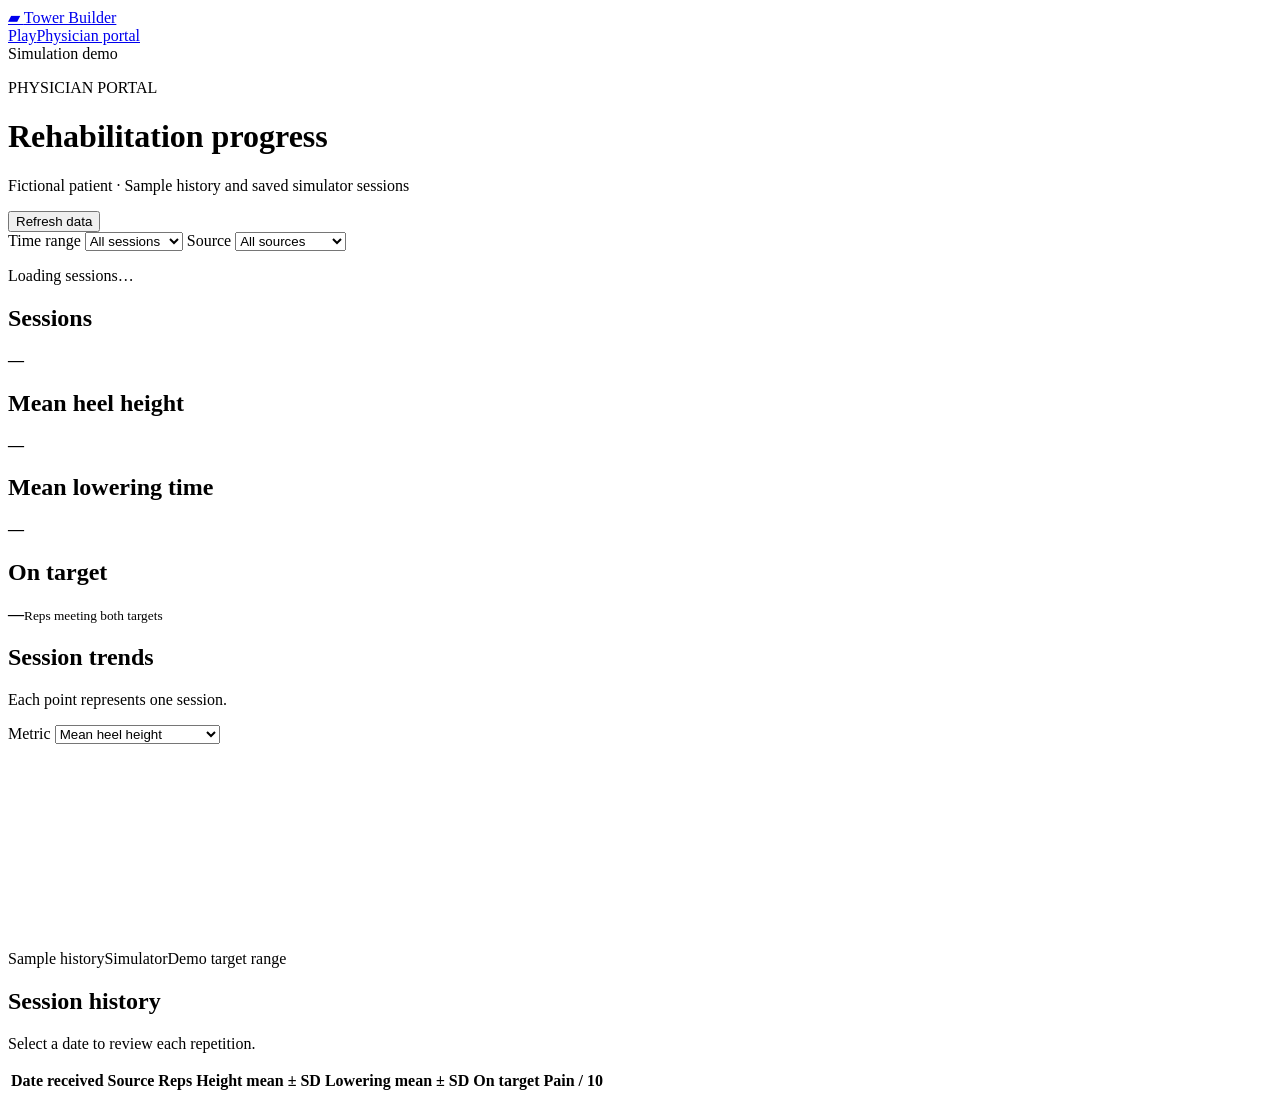
==== static/physician.html @ 0b87dc3c "game" ====
﻿<!doctype html>
<html lang="en">
<head>
<meta charset="utf-8">
<meta name="viewport" content="width=device-width, initial-scale=1">
<title>Physician portal | Tower Builder</title>
<link rel="stylesheet" href="/style.css">
<script src="/portal.js" defer></script>
</head>
<body class="portal-page">
<header class="nav"><a class="brand" href="/">▰ <span>Tower Builder</span></a><nav aria-label="Main"><a href="/">Play</a><a aria-current="page" href="/physician">Physician portal</a></nav><span class="demo">Simulation demo</span></header>
<main class="portal-shell">
<div class="portal-title"><div><p class="eyebrow">PHYSICIAN PORTAL</p><h1>Rehabilitation progress</h1><p>Fictional patient · Sample history and saved simulator sessions</p></div>
<button id="refresh" class="secondary">Refresh data</button></div>
<div class="filters"><label>Time range <select id="range"><option value="all">All sessions</option><option value="7">Last 7 days</option><option value="30">Last 30 days</option></select></label>
<label>Source <select id="source"><option value="all">All sources</option><option value="sim">Simulator</option><option value="sample">Sample history</option></select></label>
<p id="status" role="status">Loading sessions…</p></div>
<section class="summary" aria-label="Summary for selected sessions">
<article><h2>Sessions</h2><strong id="session-count">—</strong><small id="rep-count"></small></article>
<article><h2>Mean heel height</h2><strong id="avg-height">—</strong><small id="height-reference"></small></article>
<article><h2>Mean lowering time</h2><strong id="avg-pace">—</strong><small id="pace-reference"></small></article>
<article><h2>On target</h2><strong id="target-rate">—</strong><small>Reps meeting both targets</small></article>
</section>
<section class="card trend">
<div class="section-head"><div><h2>Session trends</h2><p>Each point represents one session.</p></div><label>Metric <select id="metric"><option value="height">Mean heel height</option><option value="pace">Mean lowering time</option><option value="target">On-target repetitions</option><option value="consistency">Height variability</option><option value="paceConsistency">Lowering time variability</option><option value="pain">Reported pain</option><option value="count">Completed repetitions</option></select></label></div>
<canvas id="trend" height="202" role="img" aria-label="Session trend chart. Exact values are listed in the session table."></canvas>
<div class="chart-legend"><span><i class="sample-dot"></i>Sample history</span><span><i class="sim-dot"></i>Simulator</span><span id="band-key"><i class="band-dot"></i>Demo target range</span></div>
</section>
<section class="card">
<div class="section-head"><div><h2>Session history</h2><p>Select a date to review each repetition.</p></div></div>
<div class="table-wrap"><table><thead><tr><th scope="col">Date received</th><th scope="col">Source</th><th scope="col">Reps</th><th scope="col">Height mean ± SD</th><th scope="col">Lowering mean ± SD</th><th scope="col">On target</th><th scope="col">Pain / 10</th></tr></thead><tbody id="sessions"></tbody></table></div>
</section>
<section class="card" id="detail" hidden>
<div class="section-head"><div><h2 id="detail-title" tabindex="-1">Repetition details</h2><p id="detail-summary"></p></div><button id="close-detail" class="secondary">Close detail</button></div>
<div class="table-wrap"><table><thead><tr><th scope="col">Rep</th><th scope="col">Heel height</th><th scope="col">Lowering time</th><th scope="col">Lowering speed</th><th scope="col">Result</th></tr></thead><tbody id="details"></tbody></table></div>
</section>
</main>
</body>
</html>
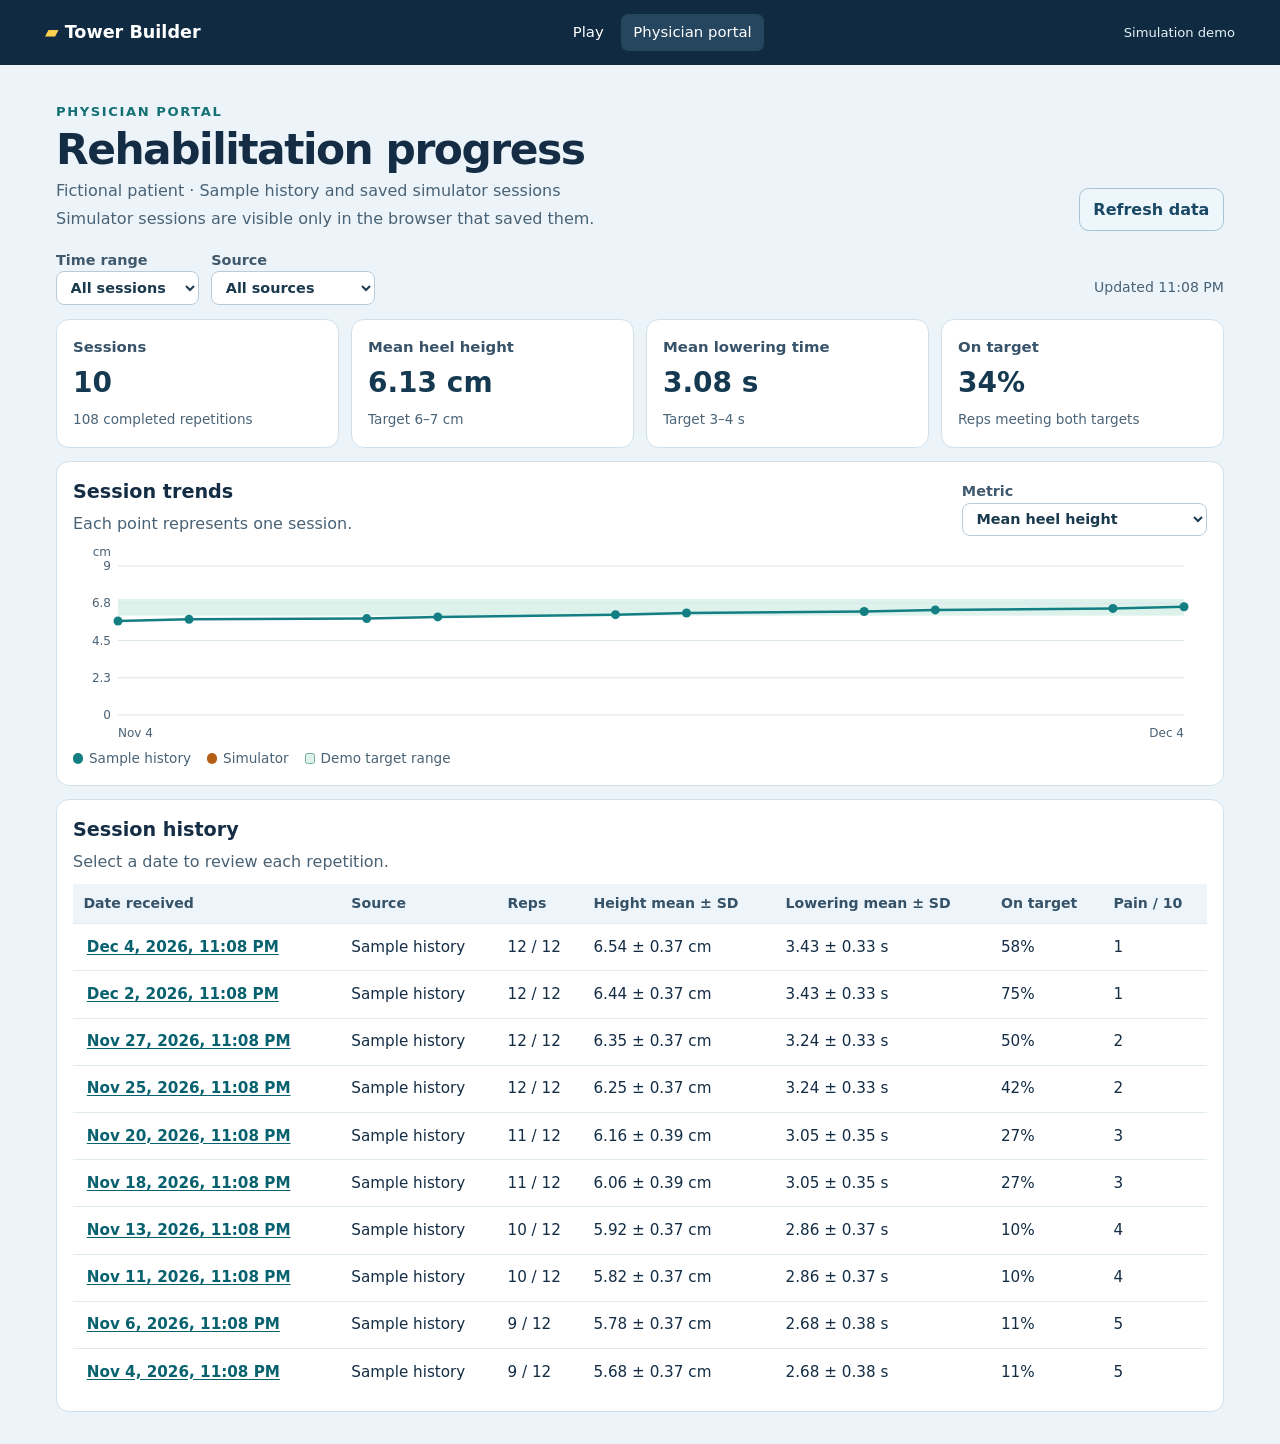
==== commit 64ea7aac: "host" ====
--- a/static/physician.html
+++ b/static/physician.html
@@ -4,13 +4,14 @@
 <meta charset="utf-8">
 <meta name="viewport" content="width=device-width, initial-scale=1">
 <title>Physician portal | Tower Builder</title>
-<link rel="stylesheet" href="/style.css">
-<script src="/portal.js" defer></script>
+<link rel="stylesheet" href="./style.css">
+<script src="./demo-data.js" defer></script>
+<script src="./portal.js" defer></script>
 </head>
 <body class="portal-page">
-<header class="nav"><a class="brand" href="/">▰ <span>Tower Builder</span></a><nav aria-label="Main"><a href="/">Play</a><a aria-current="page" href="/physician">Physician portal</a></nav><span class="demo">Simulation demo</span></header>
+<header class="nav"><a class="brand" href="./">▰ <span>Tower Builder</span></a><nav aria-label="Main"><a href="./">Play</a><a aria-current="page" href="./physician.html">Physician portal</a></nav><span class="demo">Simulation demo</span></header>
 <main class="portal-shell">
-<div class="portal-title"><div><p class="eyebrow">PHYSICIAN PORTAL</p><h1>Rehabilitation progress</h1><p>Fictional patient · Sample history and saved simulator sessions</p></div>
+<div class="portal-title"><div><p class="eyebrow">PHYSICIAN PORTAL</p><h1>Rehabilitation progress</h1><p>Fictional patient · Sample history and saved simulator sessions</p><p id="storage-note" hidden>Simulator sessions are visible only in the browser that saved them.</p></div>
 <button id="refresh" class="secondary">Refresh data</button></div>
 <div class="filters"><label>Time range <select id="range"><option value="all">All sessions</option><option value="7">Last 7 days</option><option value="30">Last 30 days</option></select></label>
 <label>Source <select id="source"><option value="all">All sources</option><option value="sim">Simulator</option><option value="sample">Sample history</option></select></label>
--- a/static/style.css
+++ b/static/style.css
@@ -0,0 +1,107 @@
+﻿:root { font: 16px/1.5 "Segoe UI", system-ui, sans-serif; color: #142d45; background: #edf4f9; }
+* { box-sizing: border-box; }
+body { margin: 0; }
+button, select { font: inherit; }
+button, select, a { -webkit-tap-highlight-color: transparent; }
+button { cursor: pointer; padding: .55rem .85rem; border: 1px solid transparent; border-radius: .6rem; font-weight: 700; color: white; background: #17668d; }
+button:hover:not(:disabled) { filter: brightness(1.1); }
+button:disabled { opacity: .5; cursor: default; }
+:focus-visible { outline: 3px solid #b65a11; outline-offset: 3px; }
+select { display: block; width: 100%; color: #19394d; background: #fff; border: 1px solid #b9cbd8; border-radius: .5rem; padding: .42rem .6rem; }
+label { color: #41596c; font-size: .9rem; font-weight: 650; }
+[hidden] { display: none !important; }
+.nav { display: flex; justify-content: space-between; align-items: center; gap: 1rem; background: #102a41; color: white; min-height: 65px; padding: .65rem max(1.1rem, calc((100vw - 1190px) / 2)); }
+.nav a { color: inherit; text-decoration: none; white-space: nowrap; }
+.nav nav { display: flex; gap: .35rem; }
+.nav nav a { font-size: .93rem; padding: .45rem .75rem; border-radius: .45rem; }
+.nav nav a:hover, .nav [aria-current] { background: #26455e; }
+.brand { color: #ffd04f !important; font-weight: 900; font-size: 1.1rem; }
+.brand span { color: white; }
+.demo { color: #e5f2fa; font-size: .82rem; white-space: nowrap; }
+.game-page { background: #e2eef7; }
+.game-shell, .portal-shell { max-width: 1200px; margin: auto; padding: 1.25rem 1rem 2rem; }
+.stage { position: relative; overflow: hidden; isolation: isolate; width: 100%; aspect-ratio: 1200 / 660; border-radius: 1rem 1rem 0 0; background: #37b9f6; box-shadow: 0 12px 32px #17324e22; }
+.stage canvas { position: absolute; inset: 0; display: block; width: 100%; height: 100%; }
+.game-logo { position: absolute; left: 5%; top: 4%; font-size: clamp(1.2rem, 4.1vw, 3.2rem); line-height: .87; font-weight: 1000; text-align: center; letter-spacing: -.07em; transform: rotate(-7deg); color: #fff; text-shadow: 2px 3px #432665, -2px -2px #432665, -2px 3px #432665, 2px -2px #432665, 1px 6px #442060; }
+.game-logo b { display: block; color: #ffcf42; font-weight: inherit; }
+.level, .stats > div, .gauges { color: #fff; background: #125277e8; border: 2px solid #a4e6ff; box-shadow: inset 0 0 10px #a5eaff40, 0 3px 10px #174d6f33; }
+.level { position: absolute; display: flex; align-items: center; gap: .55rem; border-radius: 999px; padding: .2rem .65rem; top: 5%; right: 3%; width: 33%; font-size: clamp(.7rem, 1.5vw, 1rem); white-space: nowrap; }
+.level span { color: #ffd44c; font-size: 1.35em; line-height: 1; }
+progress { width: 100%; height: .7em; appearance: none; border: 0; border-radius: 99px; background: #113d59; }
+progress::-webkit-progress-bar { background: #113d59; border-radius: 99px; }
+progress::-webkit-progress-value { background: linear-gradient(#b7f478, #50c526); border-radius: 99px; }
+progress::-moz-progress-bar { background: #77df42; border-radius: 99px; }
+.stats { position: absolute; left: 3%; top: 26%; display: grid; gap: .36rem; width: 17%; min-width: 102px; }
+.stats > div { display: flex; align-items: center; gap: .5rem; border-radius: .8rem; padding: .38rem .55rem; }
+.stats i { font-size: clamp(1.05rem, 3vw, 2.25rem); line-height: 1; font-style: normal; }
+.stats span { font-size: clamp(.67rem, 1.3vw, .94rem); line-height: 1.1; font-weight: 650; }
+.stats b { display: block; margin-top: .16em; color: #ffe06a; font-size: 1.45em; white-space: nowrap; }
+.gauges { position: absolute; top: 19%; right: 3%; width: 29%; display: flex; justify-content: space-around; gap: .4rem; border-radius: .85rem; padding: .6rem; text-align: center; font-size: clamp(.65rem, 1.5vw, 1rem); }
+.gauge-inner { display: flex; align-items: center; gap: .3rem; margin-top: .35rem; text-align: left; }
+.gauge-inner small { background: #ffffff18; border-radius: .35rem; padding: .3rem; white-space: nowrap; }
+.gauge-inner b { display: block; }
+.track { width: clamp(.65rem, 1.6vw, 1rem); height: clamp(2.1rem, 8vw, 6rem); position: relative; border: 2px solid #d8f4ff; border-radius: 999px; background: #153d56; overflow: hidden; }
+.track span { position: absolute; inset: auto 0 0; height: 0; background: linear-gradient(#b8fa54, #48c72a); }
+.feedback { position: absolute; right: 3%; bottom: 20%; max-width: 33%; margin: 0; border-radius: 1rem; border: 2px solid #b5e8ff; background: #144b70; color: white; padding: .45rem .8rem; font-size: clamp(.7rem, 1.65vw, 1.2rem); line-height: 1.2; font-weight: 850; text-align: center; box-shadow: 0 3px 9px #142d4550; }
+.feedback[data-result="good"] { background: #236d23; border-color: #c1fa95; }
+.feedback[data-result="miss"] { background: #844514; border-color: #ffdd85; }
+.control-panel { background: #fff; padding: 1rem 1.25rem; border: 1px solid #c9dce9; border-top: 0; border-radius: 0 0 1rem 1rem; }
+.control-panel h1 { margin: 0; font-size: 1.35rem; }
+.control-panel p { margin: .2rem 0 .65rem; color: #456073; }
+.actions, #save-form { display: flex; gap: .55rem; flex-wrap: wrap; align-items: end; }
+#lower { touch-action: none; user-select: none; }
+#lower:not(:disabled) { background: #287325; }
+#save-form { margin-top: .75rem; padding-top: .75rem; border-top: 1px solid #dde8ef; }
+#save-status { margin: 0; align-self: center; }
+.secondary, #simulate, #next { border-color: #a8c2d4; background: #edf6fa; color: #194965; }
+.portal-title, .section-head { display: flex; justify-content: space-between; align-items: end; gap: .8rem; flex-wrap: wrap; }
+.portal-title { padding: .75rem 0 1.15rem; }
+.portal-title h1 { margin: 0; font-size: clamp(1.7rem, 4vw, 2.65rem); line-height: 1.12; letter-spacing: -.035em; }
+.portal-title p, .section-head p { margin: .3rem 0 0; color: #496275; }
+.portal-title .eyebrow { margin-bottom: .3rem; color: #137174; font-size: .82rem; font-weight: 850; letter-spacing: .12em; }
+.filters { display: flex; flex-wrap: wrap; gap: .75rem; align-items: end; margin-bottom: .9rem; }
+.filters p { margin: 0 0 .45rem auto; font-size: .88rem; color: #496275; }
+.summary { display: grid; grid-template-columns: repeat(4, minmax(0, 1fr)); gap: .75rem; }
+.summary article, .card { background: white; border: 1px solid #d0dfe9; border-radius: .8rem; padding: 1rem; }
+.summary h2 { margin: 0; font-size: .93rem; color: #385369; }
+.summary strong { display: block; margin: .2rem 0; font-size: 1.75rem; color: #153950; }
+.summary small { font-size: .85rem; color: #4b6478; }
+.card { margin-top: .85rem; }
+.section-head { margin-bottom: .65rem; }
+.section-head h2 { margin: 0; font-size: 1.2rem; }
+#trend { display: block; width: 100%; height: 202px; }
+.chart-legend { display: flex; flex-wrap: wrap; gap: .45rem 1rem; color: #496275; font-size: .85rem; }
+.chart-legend span { display: inline-flex; align-items: center; gap: .35rem; }
+.chart-legend i { width: .65rem; height: .65rem; border-radius: 50%; }
+.sample-dot { background: #137f83; }
+.sim-dot { background: #b35f15; }
+.chart-legend .band-dot { background: #def2ec; border: 1px solid #76ae9e; border-radius: .15rem; }
+.table-wrap { max-width: 100%; overflow-x: auto; }
+table { width: 100%; border-collapse: collapse; text-align: left; font-variant-numeric: tabular-nums; }
+th, td { padding: .55rem .65rem; border-bottom: 1px solid #e0eaf1; white-space: nowrap; }
+th { background: #edf5fa; color: #355268; font-size: .88rem; }
+td { font-size: .95rem; }
+tr:last-child td { border-bottom: 0; }
+.date-link { color: #08616e; background: transparent; padding: .12rem .15rem; text-decoration: underline; text-underline-offset: .16em; }
+.pill { display: inline-block; padding: .12rem .5rem; border-radius: 999px; font-size: .85rem; font-weight: 650; }
+.pill.good { color: #176043; background: #e2f4eb; }
+.pill.miss { color: #774315; background: #fff0d9; }
+@media (max-width: 720px) {
+  .stage { min-height: 310px; aspect-ratio: 1.45; }
+  .stats { top: 30%; }
+  .gauges { flex-direction: column; align-items: stretch; width: 24%; padding: .3rem; }
+  .gauge-inner { justify-content: center; margin-top: .1rem; }
+  .feedback { bottom: 15%; }
+  .summary { grid-template-columns: repeat(2, minmax(0, 1fr)); }
+}
+@media (max-width: 460px) {
+  .nav { flex-wrap: wrap; column-gap: .5rem; row-gap: .4rem; }
+  .nav nav { order: 3; width: 100%; }
+  .game-shell, .portal-shell { padding-inline: .6rem; }
+  .stage { min-height: 330px; }
+  .stats { min-width: 80px; left: 2%; }
+  .stats > div { gap: .2rem; padding: .3rem; }
+  .level { width: 47%; }
+  .gauges { width: 25%; right: 2%; }
+  .feedback { max-width: 25%; padding: .35rem; right: 2%; bottom: 12%; }
+}
